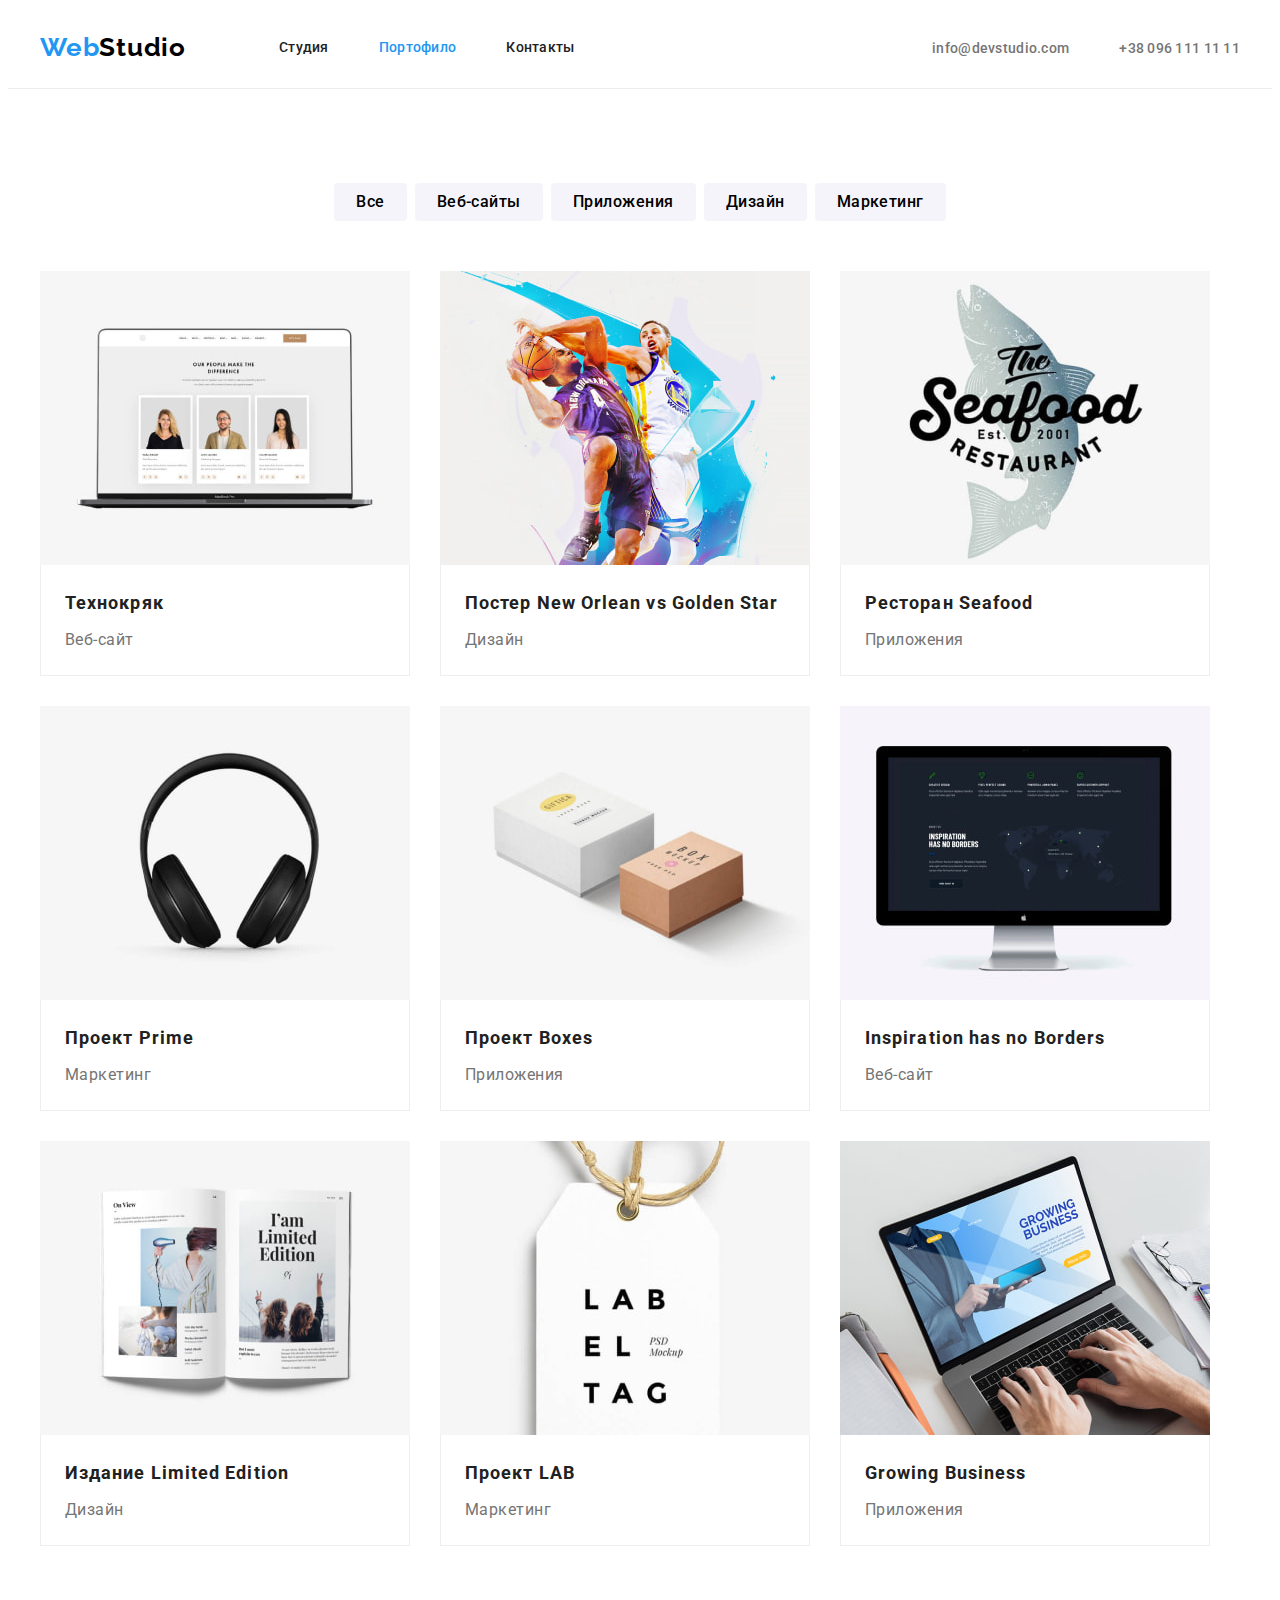
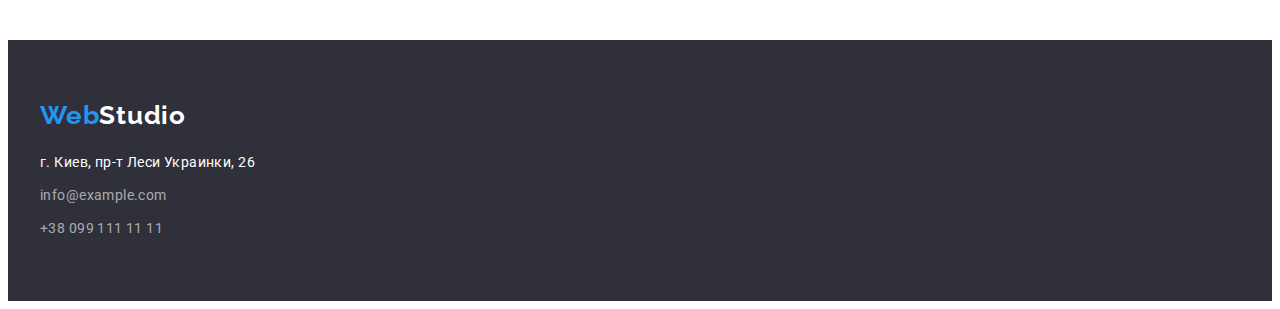
==== portfolio.html @ 92753454 "Created a new repository" ====
<!DOCTYPE html>
<html lang="ru">
  <head>
    <meta charset="UTF-8" />
    <meta http-equiv="X-UA-Compatible" content="IE=edge" />
    <meta name="viewport" content="width=device-width, initial-scale=1.0" />
    <title>Портфолио</title>
    <link
      rel="stylesheet"
      href="https://cdnjs.cloudflare.com/ajax/libs/modern-normalize/1.1.0/modern-normalize.min.css"
      integrity="sha512-wpPYUAdjBVSE4KJnH1VR1HeZfpl1ub8YT/NKx4PuQ5NmX2tKuGu6U/JRp5y+Y8XG2tV+wKQpNHVUX03MfMFn9Q=="
      crossorigin="anonymous"
      referrerpolicy="no-referrer"
    />
    <link rel="preconnect" href="https://fonts.googleapis.com" />
    <link rel="preconnect" href="https://fonts.gstatic.com" crossorigin />
    <link
      href="https://fonts.googleapis.com/css2?family=Raleway:wght@700&family=Roboto:wght@400;500;700;900&display=swap"
      rel="stylesheet"
    />
    <link rel="stylesheet" href="./css/reset.css" />
    <link rel="stylesheet" href="./css/styles.css" />
  </head>
  <body>
    <header class="header">
      <div class="container container-navigation">
        <nav class="navigation-header">
          <a class="link logo-link" href="#">Web<span class="logo-header">Studio</span></a>
          <ul class="list header-list">
            <li class="nav-item"><a class="link header-link" href="./index.html">Студия</a></li>
            <li class="nav-item"><a class="link header-link current" href="#">Портофило</a></li>
            <li class="nav-item"><a class="link header-link" href="">Контакты</a></li>
          </ul>
        </nav>
        <ul class="list header-contacts-list">
          <li class="contacts-item">
            <a class="link header-contacts" href="mailto:info@devstudio.com">info@devstudio.com</a>
          </li>
          <li class="contacts-item">
            <a class="link header-contacts" href="tel:+380961111111">+38 096 111 11 11</a>
          </li>
        </ul>
      </div>
    </header>

    <main>
      <!-- Our porfolio section -->
      <section class="portfolio-section">
        <div class="container">
          <h1 class="visually-hidden">Наши работы</h1>
          <ul class="list filter-list">
            <li class="filter-item"><button class="filter-btn" type="button">Все</button></li>
            <li class="filter-item">
              <button class="filter-btn" type="button">Веб-сайты</button>
            </li>
            <li class="filter-item">
              <button class="filter-btn" type="button">Приложения</button>
            </li>
            <li class="filter-item">
              <button class="filter-btn" type="button">Дизайн</button>
            </li>
            <li class="filter-item">
              <button class="filter-btn" type="button">Маркетинг</button>
            </li>
          </ul>
          <ul class="list porfolio-list">
            <li class="portfolio-item">
              <a class="link porfolio-link" href="">
                <img src="./images/img-nine.jpg" alt="Ноутбук" />
                <div class="portfolio-card">
                  <h2 class="portfolio-title">Технокряк</h2>
                  <p class="portfolio-text">Веб-сайт</p>
                </div>
              </a>
            </li>
            <li class="portfolio-item">
              <a class="link porfolio-link" href="">
                <img src="./images/img-one.jpg" alt="Постер с игроками в баскетбол" />
                <div class="portfolio-card">
                  <h2 class="portfolio-title">Постер New Orlean vs Golden Star</h2>
                  <p class="portfolio-text">Дизайн</p>
                </div>
              </a>
            </li>
            <li class="portfolio-item">
              <a class="link porfolio-link" href="">
                <img src="./images/img-two.jpg" alt="Символ ресторана" />
                <div class="portfolio-card">
                  <h2 class="portfolio-title">Ресторан Seafood</h2>
                  <p class="portfolio-text">Приложения</p>
                </div>
              </a>
            </li>
            <li class="portfolio-item">
              <a class="link porfolio-link" href="">
                <img src="./images/img-three.jpg" alt="Наушники" />
                <div class="portfolio-card">
                  <h2 class="portfolio-title">Проект Prime</h2>
                  <p class="portfolio-text">Маркетинг</p>
                </div>
              </a>
            </li>
            <li class="portfolio-item">
              <a class="link porfolio-link" href="">
                <img src="./images/img-four.jpg" alt="Коробки" />
                <div class="portfolio-card">
                  <h2 class="portfolio-title">Проект Boxes</h2>
                  <p class="portfolio-text">Приложения</p>
                </div>
              </a>
            </li>
            <li class="portfolio-item">
              <a class="link porfolio-link" href="">
                <img src="./images/img-five.jpg" alt="Настольный компьютер" />
                <div class="portfolio-card">
                  <h2 class="portfolio-title">Inspiration has no Borders</h2>
                  <p class="portfolio-text">Веб-сайт</p>
                </div>
              </a>
            </li>
            <li class="portfolio-item">
              <a class="link porfolio-link" href="">
                <img src="./images/img-six.jpg" alt="Книга" />
                <div class="portfolio-card">
                  <h2 class="portfolio-title">Издание Limited Edition</h2>
                  <p class="portfolio-text">Дизайн</p>
                </div>
              </a>
            </li>
            <li class="portfolio-item">
              <a class="link porfolio-link" href="">
                <img src="./images/img-seven.jpg" alt="Бирка" />
                <div class="portfolio-card">
                  <h2 class="portfolio-title">Проект LAB</h2>
                  <p class="portfolio-text">Маркетинг</p>
                </div>
              </a>
            </li>
            <li class="portfolio-item">
              <a class="link porfolio-link" href="">
                <img src="./images/img-eight.jpg" alt="Ноутбук" />
                <div class="portfolio-card">
                  <h2 class="portfolio-title">Growing Business</h2>
                  <p class="portfolio-text">Приложения</p>
                </div>
              </a>
            </li>
          </ul>
        </div>
      </section>
    </main>
    <footer class="footer">
      <div class="container">
        <a class="link logo-link-footer" href="#">Web<span class="logo-footer">Studio</span></a>
        <address class="address">г. Киев, пр-т Леси Украинки, 26</address>
        <ul class="list footer-contacts">
          <li class="item-contacts">
            <a class="link link-contacts" href="mailto:info@example.com">info@example.com</a>
          </li>
          <li class="item-contacts">
            <a class="link link-contacts" href="tel:+380991111111">+38 099 111 11 11</a>
          </li>
        </ul>
      </div>
    </footer>
  </body>
</html>
---- css/styles.css ----
:root {
  --main-first-color: #212121;
  --main-second-color: #757575;
  --navigation-btn-color: #2196f3;
  --footer-contact-color: rgba(255, 255, 255, 0.6);
  --secondary-color: #ffffff;
  --secondary-other-color: #f5f4fa;
}
body {
  color: var(--main-first-color);
  background-color: var(--secondary-color);
  font-family: 'Roboto', sans-serif;
}

.visually-hidden {
  position: absolute;
  white-space: nowrap;
  width: 1px;
  height: 1px;
  overflow: hidden;
  border: 0;
  padding: 0;
  clip: rect(0 0 0 0);
  clip-path: inset(50%);
  margin: -1px;
}

.container {
  width: 1200px;
  padding-left: 15px;
  padding-right: 15px;
  margin: 0 auto;
}
/* -----------------Header------------------- */
.header {
  max-width: 1600px;
  margin: 0 auto;
  border-bottom: 1px solid #ececec;
}

.container-navigation {
  display: flex;
  justify-content: space-between;
}
.navigation-header {
  display: flex;
  align-items: center;
}
.header-list {
  display: flex;
}
.header-contacts-list {
  display: flex;
  align-items: center;
}

/* ---------Logo---------- */
.logo-link {
  font-family: Raleway;
  font-weight: 700;
  font-size: 26px;
  line-height: 1.2;
  letter-spacing: 0.03em;
  color: var(--navigation-btn-color);
}

.logo-header {
  color: #000000;
}

/* --------Navigation-------- */
.header-link {
  font-weight: 500;
  font-size: 14px;
  line-height: 1.14;
  letter-spacing: 0.02em;
  color: var(--main-first-color);
}
.header-link {
  display: block;
  padding-top: 32px;
  padding-bottom: 32px;
}

.header-link:hover,
.header-link:focus {
  color: var(--navigation-btn-color);
}
.header-list .header-link.current {
  color: var(--navigation-btn-color);
}
.nav-item:first-child {
  margin-left: 93px;
}
.nav-item:not(:first-child) {
  margin-left: 50px;
}

.header-contacts {
  font-weight: 500;
  font-size: 14px;
  line-height: 1.14;
  letter-spacing: 0.02em;
  color: var(--main-second-color);
}
.header-contacts:hover,
.header-contacts:focus {
  color: var(--navigation-btn-color);
}

.contacts-item:first-child {
  margin-right: 50px;
}
/* -------------------Hero section studio-------------------- */

.hero-section {
  max-width: 1600px;
  background-color: #2f303a;
  text-align: center;
  margin: 0 auto;
  padding-top: 200px;
  padding-bottom: 200px;
}

.hero-title {
  width: 696px;
  margin-left: auto;
  margin-right: auto;

  font-weight: 900;
  font-size: 44px;
  line-height: 1.36;
  text-align: center;
  letter-spacing: 0.06em;
  text-transform: uppercase;
  color: var(--secondary-color);
}
.hero-btn {
  margin-top: 30px;
  padding: 10px 32px;

  font-family: inherit;
  font-weight: 700;
  font-size: 16px;
  line-height: 1.87;
  letter-spacing: 0.06em;
  color: var(--secondary-color);
  background-color: var(--navigation-btn-color);
  border-radius: 4px;
}
.btn-pointer {
  cursor: pointer;
}
.hero-btn:hover,
.hero-btn:focus {
  background-color: #188ce8;
}
/* -----------------Our qualities studio------------------------------ */
.our-qualities-section {
  padding-top: 94px;
}
.qualities-item {
  width: 270px;
}
.qualities-item:not(:last-child) {
  margin-right: 30px;
}
.qualities-list {
  display: flex;
}

.qualities-title {
  margin-bottom: 10px;

  font-weight: 700;
  font-size: 14px;
  line-height: 1.14;
  letter-spacing: 0.03em;
  text-transform: uppercase;
  color: var(--main-first-color);
}
.qualities-text {
  font-size: 14px;
  line-height: 1.71;
  letter-spacing: 0.03em;
  color: var(--main-second-color);
}
/* ------------------About our work studio--------------------- */

.our-work-section {
  padding-top: 94px;
  padding-bottom: 94px;
}
.our-work-list {
  display: flex;
}
.our-work-item:not(:last-child) {
  margin-right: 30px;
}
.our-work-title {
  margin-bottom: 50px;

  font-weight: 700;
  font-size: 36px;
  line-height: 1.16;
  text-align: center;
  letter-spacing: 0.03em;
  color: var(--main-first-color);
}
/* ------------------Our team studio--------------------------- */
.our-team-section {
  padding-top: 94px;
  padding-bottom: 94px;
  background-color: var(--secondary-other-color);
}
.our-team-list {
  display: flex;
  margin-top: 50px;
}
.our-team-item:not(:last-child) {
  margin-right: 30px;
}
.our-team-item {
  width: 270px;
  padding-bottom: 30px;
  background: #ffffff;
  box-shadow: 0px 1px 3px rgba(0, 0, 0, 0.12), 0px 1px 1px rgba(0, 0, 0, 0.14),
    0px 2px 1px rgba(0, 0, 0, 0.2);
  border-radius: 0px 0px 4px 4px;
}

.our-team-title {
  font-weight: 700;
  font-size: 36px;
  line-height: 1.16;
  text-align: center;
  letter-spacing: 0.03em;
  color: var(--main-first-color);
}
.teammate-title {
  margin-top: 30px;
  margin-bottom: 10px;

  font-weight: 500;
  font-size: 16px;
  line-height: 1.18;
  text-align: center;
  letter-spacing: 0.03em;
  color: var(--main-first-color);
}
.our-team-name {
  font-size: 16px;
  line-height: 1.18;
  text-align: center;
  letter-spacing: 0.03em;
  color: var(--main-second-color);
}
/* -----------------------Our portfolio--------------- */

.portfolio-section {
  padding-top: 94px;
  padding-bottom: 94px;
}
.filter-list {
  display: flex;
  justify-content: center;
  margin-bottom: 50px;
}
.filter-item:not(:last-child) {
  margin-right: 8px;
}

.filter-btn {
  padding: 6px 22px;

  font-family: inherit;
  font-weight: 500;
  font-size: 16px;
  line-height: 1.62;
  text-align: center;
  letter-spacing: 0.03em;
  background: var(--secondary-other-color);
  border-radius: 4px;
  cursor: pointer;
  border: transparent;
}
.filter-btn:hover,
.filter-btn:focus {
  color: var(--secondary-color);
  background: var(--navigation-btn-color);
}

.porfolio-list {
  display: flex;
  flex-wrap: wrap;
}
.portfolio-item {
  width: 370px;
  margin-right: 30px;
  margin-bottom: 30px;
}
.portfolio-item:nth-child(3n) {
  margin-right: 0px;
}
.portfolio-item:nth-last-child(-n + 3) {
  margin-bottom: 0px;
}
.portfolio-card {
  padding: 20px 24px;
  border: 1px solid #eeeeee;
  border-top: none;
}

.portfolio-title {
  margin-bottom: 4px;

  font-weight: 700;
  font-size: 18px;
  line-height: 2;
  letter-spacing: 0.06em;
  color: var(--main-first-color);
}
.portfolio-text {
  font-size: 16px;
  line-height: 1.87;
  letter-spacing: 0.03em;
  color: var(--main-second-color);
}

/* ----------------------Footer---------------------------- */
.footer {
  padding-top: 60px;
  padding-bottom: 60px;
  background-color: #2f303a;
}
.logo-link-footer {
  font-family: Raleway;
  font-weight: 700;
  font-size: 26px;
  line-height: 1.2;
  letter-spacing: 0.03em;
  color: var(--navigation-btn-color);
}

.logo-link-footer {
  display: block;
  margin-bottom: 20px;
}
.logo-footer {
  color: var(--secondary-color);
}

.address {
  margin-bottom: 9px;

  font-style: normal;
  font-weight: 400;
  font-size: 14px;
  line-height: 1.71;
  letter-spacing: 0.03em;
  color: var(--secondary-color);
}
.item-contacts:not(:last-child) {
  margin-bottom: 9px;
}
.link-contacts {
  font-size: 14px;
  line-height: 1.71;
  letter-spacing: 0.03em;
  color: var(--footer-contact-color);
}
.link-contacts:hover,
.link-contacts:focus {
  color: var(--navigation-btn-color);
}
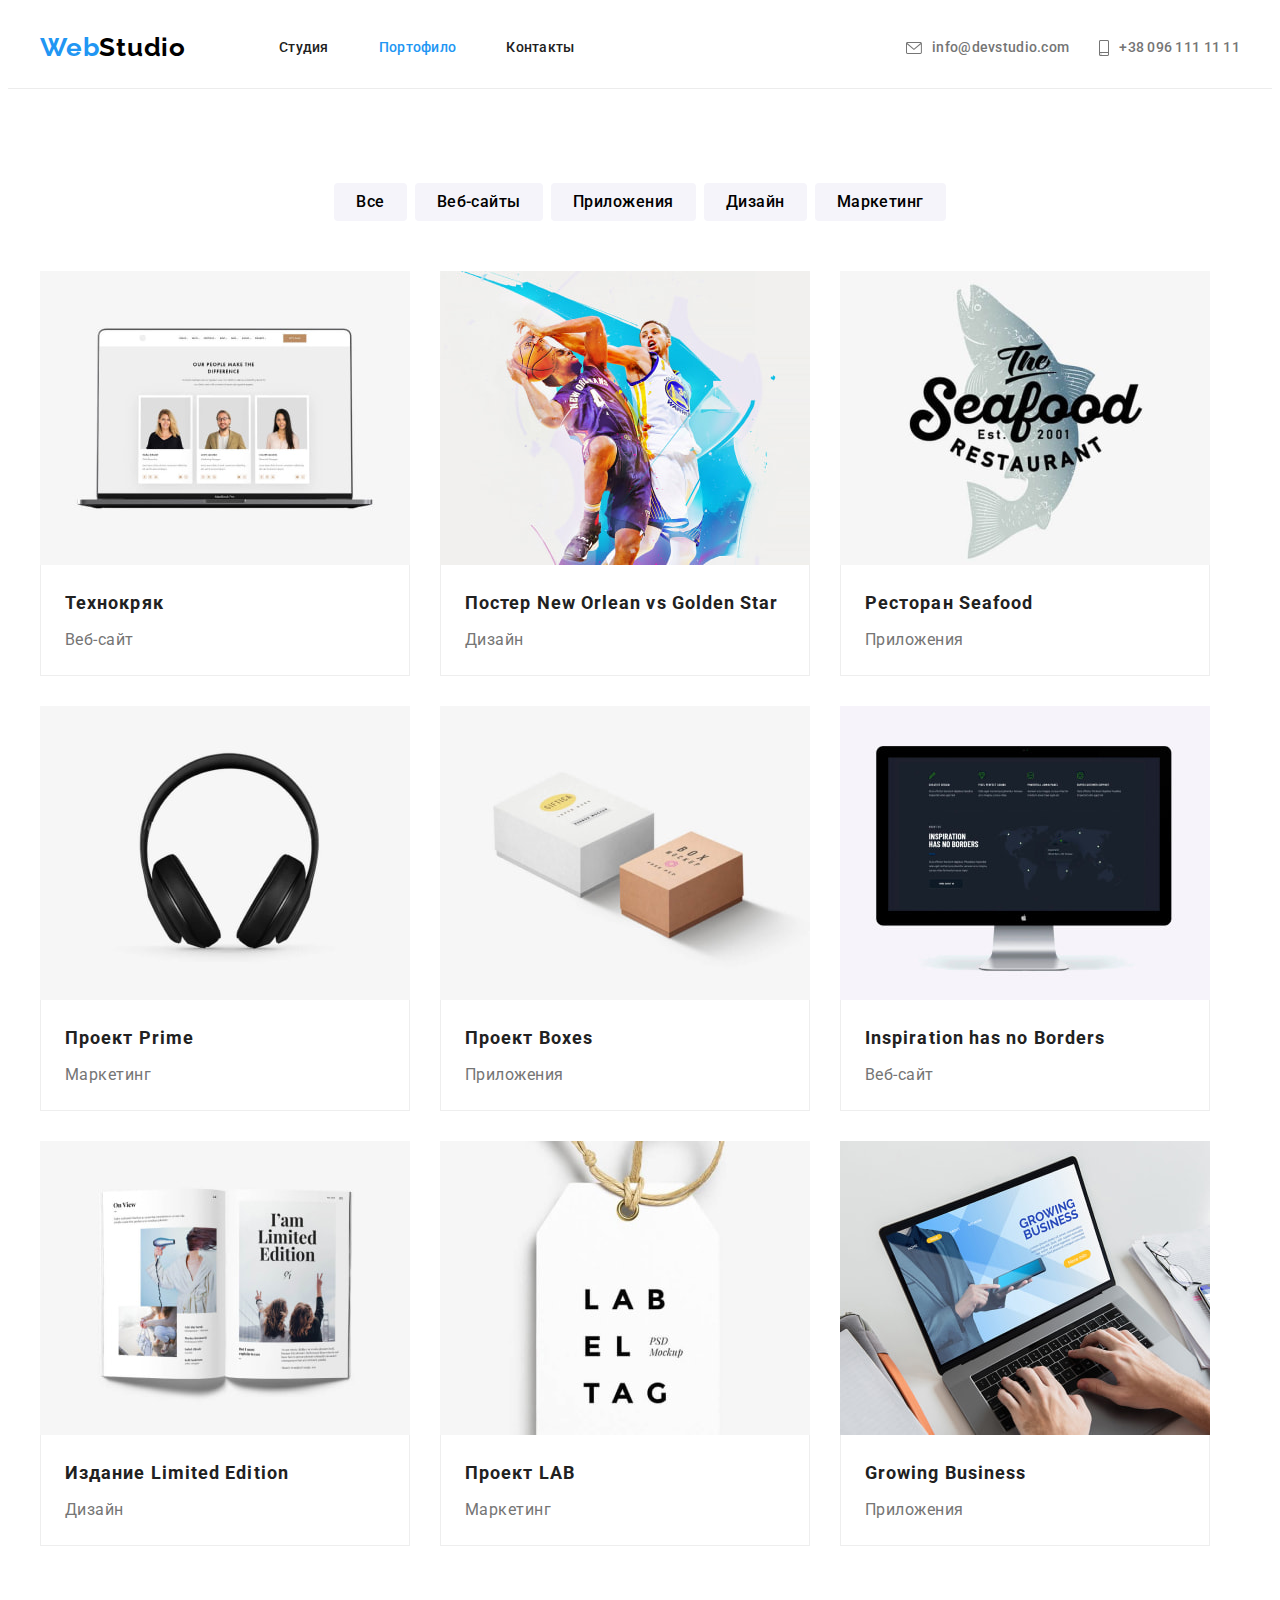
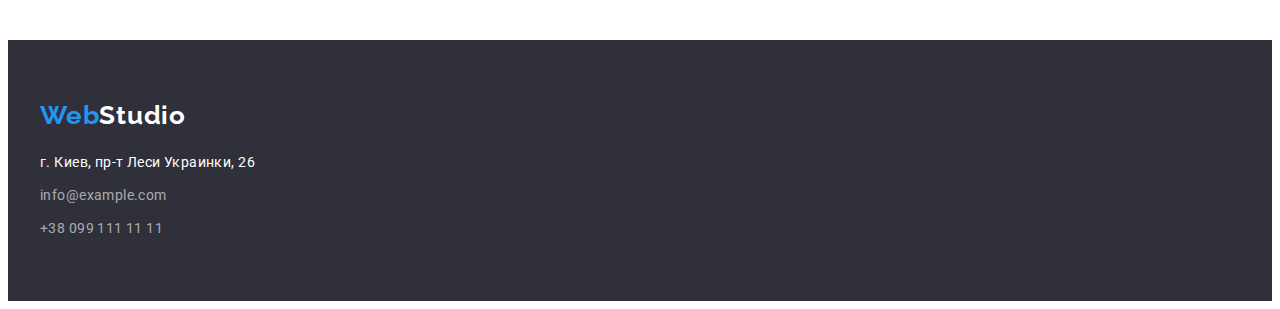
==== commit bc71a19b: "add icons in header" ====
--- a/portfolio.html
+++ b/portfolio.html
@@ -34,10 +34,20 @@
         </nav>
         <ul class="list header-contacts-list">
           <li class="contacts-item">
-            <a class="link header-contacts" href="mailto:info@devstudio.com">info@devstudio.com</a>
+            <a class="link header-contacts" href="mailto:info@devstudio.com">
+              <svg class="header-icons" width="16px" height="12px">
+                <use href="./images/icons.svg#icon-envelope-min"></use>
+              </svg>
+              info@devstudio.com</a
+            >
           </li>
           <li class="contacts-item">
-            <a class="link header-contacts" href="tel:+380961111111">+38 096 111 11 11</a>
+            <a class="link header-contacts" href="tel:+380961111111">
+              <svg class="header-icons" width="10px" height="16px">
+                <use href="./images/icons.svg#icon-smartphone-min"></use>
+              </svg>
+              +38 096 111 11 11</a
+            >
           </li>
         </ul>
       </div>
--- a/css/styles.css
+++ b/css/styles.css
@@ -5,6 +5,7 @@
   --footer-contact-color: rgba(255, 255, 255, 0.6);
   --secondary-color: #ffffff;
   --secondary-other-color: #f5f4fa;
+  --icons-main-color: #afb1b8;
 }
 body {
   color: var(--main-first-color);
@@ -96,7 +97,22 @@
   margin-left: 50px;
 }
 
+.header-icons {
+  fill: var(--main-second-color);
+  margin-right: 10px;
+}
+.header-icons:hover,
+.header-icons:focus {
+  fill: var(--navigation-btn-color);
+}
+
+.header-icons {
+  fill: currentColor;
+}
 .header-contacts {
+  display: flex;
+  align-items: center;
+
   font-weight: 500;
   font-size: 14px;
   line-height: 1.14;
@@ -109,7 +125,7 @@
 }
 
 .contacts-item:first-child {
-  margin-right: 50px;
+  margin-right: 30px;
 }
 /* -------------------Hero section studio-------------------- */
 
@@ -147,6 +163,7 @@
   color: var(--secondary-color);
   background-color: var(--navigation-btn-color);
   border-radius: 4px;
+  border: none;
 }
 .btn-pointer {
   cursor: pointer;
@@ -185,7 +202,7 @@
   letter-spacing: 0.03em;
   color: var(--main-second-color);
 }
-/* ------------------About our work studio--------------------- */
+/* ------------------About our work --------------------- */
 
 .our-work-section {
   padding-top: 94px;
@@ -207,7 +224,7 @@
   letter-spacing: 0.03em;
   color: var(--main-first-color);
 }
-/* ------------------Our team studio--------------------------- */
+/* ------------------Our team sectio--------------------------- */
 .our-team-section {
   padding-top: 94px;
   padding-bottom: 94px;
@@ -222,13 +239,50 @@
 }
 .our-team-item {
   width: 270px;
-  padding-bottom: 30px;
   background: #ffffff;
   box-shadow: 0px 1px 3px rgba(0, 0, 0, 0.12), 0px 1px 1px rgba(0, 0, 0, 0.14),
     0px 2px 1px rgba(0, 0, 0, 0.2);
   border-radius: 0px 0px 4px 4px;
 }
 
+.social-networks {
+  display: flex;
+  justify-content: center;
+}
+.social-networks-item {
+  width: 44px;
+  height: 44px;
+}
+
+.social-networks-item + .social-networks-item {
+  margin-left: 10px;
+}
+
+.social-networks-link {
+  width: 100%;
+  height: 100%;
+  display: flex;
+  align-items: center;
+  justify-content: center;
+  border-radius: 50%;
+}
+
+.social-networks-icon {
+  fill: var(--icons-main-color);
+}
+
+.social-networks-link:hover,
+.social-networks-link:focus {
+  background-color: var(--navigation-btn-color);
+}
+.social-networks-link:hover .social-networks-icon,
+.social-networks-link:focus .social-networks-icon {
+  fill: var(--secondary-color);
+}
+
+.team-card {
+  padding: 30px 32px;
+}
 .our-team-title {
   font-weight: 700;
   font-size: 36px;
@@ -238,9 +292,6 @@
   color: var(--main-first-color);
 }
 .teammate-title {
-  margin-top: 30px;
-  margin-bottom: 10px;
-
   font-weight: 500;
   font-size: 16px;
   line-height: 1.18;
@@ -249,12 +300,22 @@
   color: var(--main-first-color);
 }
 .our-team-name {
+  margin-top: 10px;
+  margin-bottom: 16px;
+
   font-size: 16px;
   line-height: 1.18;
   text-align: center;
   letter-spacing: 0.03em;
   color: var(--main-second-color);
 }
+/* ----------------Clients section---------------------- */
+
+.clients-section {
+  padding-top: 94px;
+  padding-bottom: 94px;
+}
+
 /* -----------------------Our portfolio--------------- */
 
 .portfolio-section {
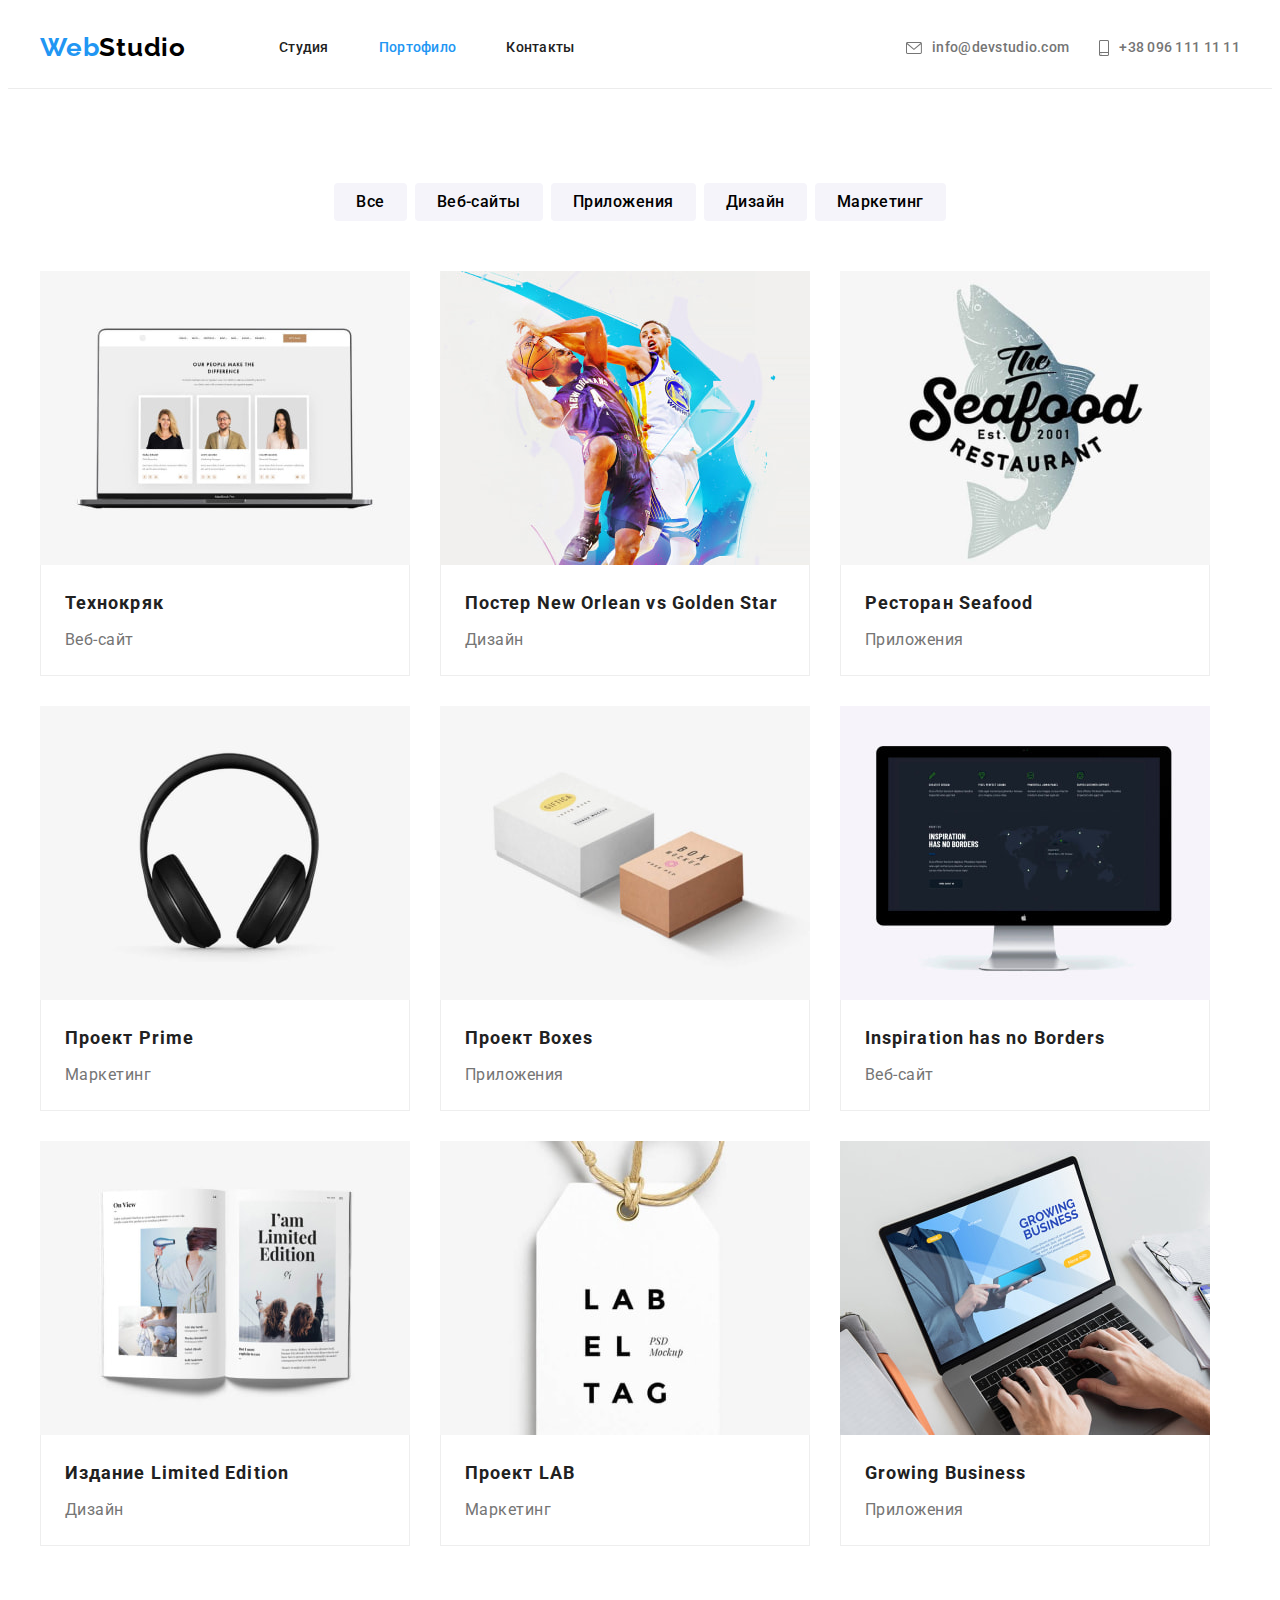
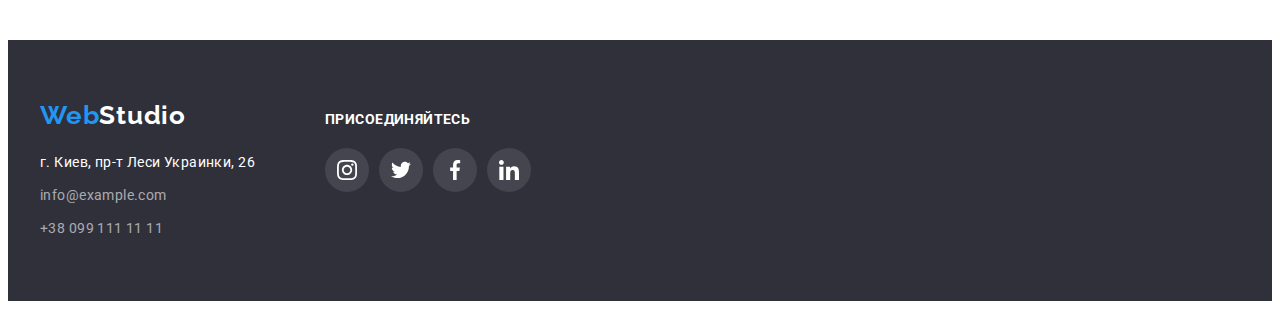
==== commit 3cfbf1c6: "add social networks for footer" ====
--- a/portfolio.html
+++ b/portfolio.html
@@ -161,16 +161,53 @@
     </main>
     <footer class="footer">
       <div class="container">
-        <a class="link logo-link-footer" href="#">Web<span class="logo-footer">Studio</span></a>
-        <address class="address">г. Киев, пр-т Леси Украинки, 26</address>
-        <ul class="list footer-contacts">
-          <li class="item-contacts">
-            <a class="link link-contacts" href="mailto:info@example.com">info@example.com</a>
-          </li>
-          <li class="item-contacts">
-            <a class="link link-contacts" href="tel:+380991111111">+38 099 111 11 11</a>
-          </li>
-        </ul>
+        <div class="footer-case">
+          <div class="footer-inner-case">
+            <a class="link logo-link-footer" href="#">Web<span class="logo-footer">Studio</span></a>
+            <address class="address">г. Киев, пр-т Леси Украинки, 26</address>
+            <ul class="list footer-contacts">
+              <li class="item-contacts">
+                <a class="link link-contacts" href="mailto:info@example.com">info@example.com</a>
+              </li>
+              <li class="item-contacts">
+                <a class="link link-contacts" href="tel:+380991111111">+38 099 111 11 11</a>
+              </li>
+            </ul>
+          </div>
+          <div class="footer-icons-case">
+            <h3 class="footer-title-icons">Присоединяйтесь</h3>
+            <ul class="list footer-list-icons">
+              <li class="footer-item-icons">
+                <a class="footer-link-icons" href="">
+                  <svg class="footer-icon" widht="20px" height="20px">
+                    <use href="./images/icons.svg#icon-instagram-2-min"></use>
+                  </svg>
+                </a>
+              </li>
+              <li class="footer-item-icons">
+                <a class="footer-link-icons" href="">
+                  <svg class="footer-icon" widht="20px" height="20px">
+                    <use href="./images/icons.svg#icon-twitter-1-min"></use>
+                  </svg>
+                </a>
+              </li>
+              <li class="footer-item-icons">
+                <a class="footer-link-icons" href="">
+                  <svg class="footer-icon" widht="20px" height="20px">
+                    <use href="./images/icons.svg#icon-facebook-1-min"></use>
+                  </svg>
+                </a>
+              </li>
+              <li class="footer-item-icons">
+                <a class="footer-link-icons" href="">
+                  <svg class="footer-icon" widht="20px" height="20px">
+                    <use href="./images/icons.svg#icon-linkedin-1-min"></use>
+                  </svg>
+                </a>
+              </li>
+            </ul>
+          </div>
+        </div>
       </div>
     </footer>
   </body>
--- a/css/styles.css
+++ b/css/styles.css
@@ -131,11 +131,17 @@
 
 .hero-section {
   max-width: 1600px;
-  background-color: #2f303a;
   text-align: center;
   margin: 0 auto;
   padding-top: 200px;
   padding-bottom: 200px;
+
+  background-color: #c4c4c4;
+  background-image: linear-gradient(to right, rgba(47, 48, 58, 0.4), rgba(47, 48, 58, 0.4)),
+    url('../images/Img-hero.jpg');
+  background-position: center;
+  background-repeat: no-repeat;
+  background-size: cover;
 }
 
 .hero-title {
@@ -185,6 +191,20 @@
 .qualities-list {
   display: flex;
 }
+.qualities-item-icon {
+  display: block;
+}
+.icon-case {
+  display: flex;
+  justify-content: center;
+  align-items: center;
+
+  width: 270px;
+  height: 120px;
+  background: #f5f4fa;
+  border-radius: 4px;
+  margin-bottom: 30px;
+}
 
 .qualities-title {
   margin-bottom: 10px;
@@ -312,8 +332,54 @@
 /* ----------------Clients section---------------------- */
 
 .clients-section {
-  padding-top: 94px;
+  padding-top: 101px;
   padding-bottom: 94px;
+}
+.regular-clients-title {
+  font-weight: 700;
+  font-size: 36px;
+  line-height: 1.16;
+  text-align: center;
+  letter-spacing: 0.03em;
+  margin-bottom: 50px;
+}
+.regular-clien-list {
+  display: flex;
+  justify-content: space-between;
+}
+.regular-cliet-link {
+  width: 100%;
+  height: 100%;
+  display: flex;
+  align-items: center;
+  justify-content: center;
+  border: 1px solid #afb1b8;
+  border-radius: 4px;
+}
+
+.regular-cliet-link:hover,
+.regular-cliet-link:focus {
+  border-color: var(--navigation-btn-color);
+}
+.regular-cliet-link:hover .regular-clients-icon,
+.regular-cliet-link:focus .regular-clients-icon {
+  fill: var(--navigation-btn-color);
+}
+
+.regular-clien-item {
+  display: flex;
+  justify-content: center;
+  align-items: center;
+
+  width: 170px;
+  height: 92px;
+}
+.regular-clien-item + .regular-clien-item {
+  margin-left: 30px;
+}
+
+.regular-clients-icon {
+  fill: var(--icons-main-color);
 }
 
 /* -----------------------Our portfolio--------------- */
@@ -349,6 +415,8 @@
 .filter-btn:focus {
   color: var(--secondary-color);
   background: var(--navigation-btn-color);
+  box-shadow: 0px 3px 1px rgba(0, 0, 0, 0.1), 0px 1px 2px rgba(0, 0, 0, 0.08),
+    0px 2px 2px rgba(0, 0, 0, 0.12);
 }
 
 .porfolio-list {
@@ -359,6 +427,11 @@
   width: 370px;
   margin-right: 30px;
   margin-bottom: 30px;
+}
+.portfolio-item:hover,
+.portfolio-item:focus {
+  box-shadow: 0px 1px 1px rgba(0, 0, 0, 0.12), 0px 4px 4px rgba(0, 0, 0, 0.06),
+    1px 4px 6px rgba(0, 0, 0, 0.16);
 }
 .portfolio-item:nth-child(3n) {
   margin-right: 0px;
@@ -434,3 +507,51 @@
 .link-contacts:focus {
   color: var(--navigation-btn-color);
 }
+
+.footer-case {
+  display: flex;
+}
+.footer-icons-case {
+  width: 206px;
+  height: 80px;
+  margin-top: 12px;
+  margin-left: 70px;
+}
+
+.footer-title-icons {
+  margin-bottom: 20px;
+
+  font-weight: bold;
+  font-size: 14px;
+  line-height: 1.14;
+  letter-spacing: 0.03em;
+  text-transform: uppercase;
+  color: var();
+  color: var(--secondary-color);
+}
+.footer-item-icons {
+  width: 44px;
+  height: 44px;
+}
+.footer-list-icons {
+  display: flex;
+  justify-content: space-between;
+}
+
+.footer-link-icons {
+  width: 100%;
+  height: 100%;
+  display: flex;
+  align-items: center;
+  justify-content: center;
+  border-radius: 50%;
+  background: rgba(255, 255, 255, 0.1);
+}
+.footer-icon {
+  fill: var(--secondary-color);
+}
+
+.footer-link-icons:hover,
+.footer-link-icons:focus {
+  background-color: var(--navigation-btn-color);
+}
